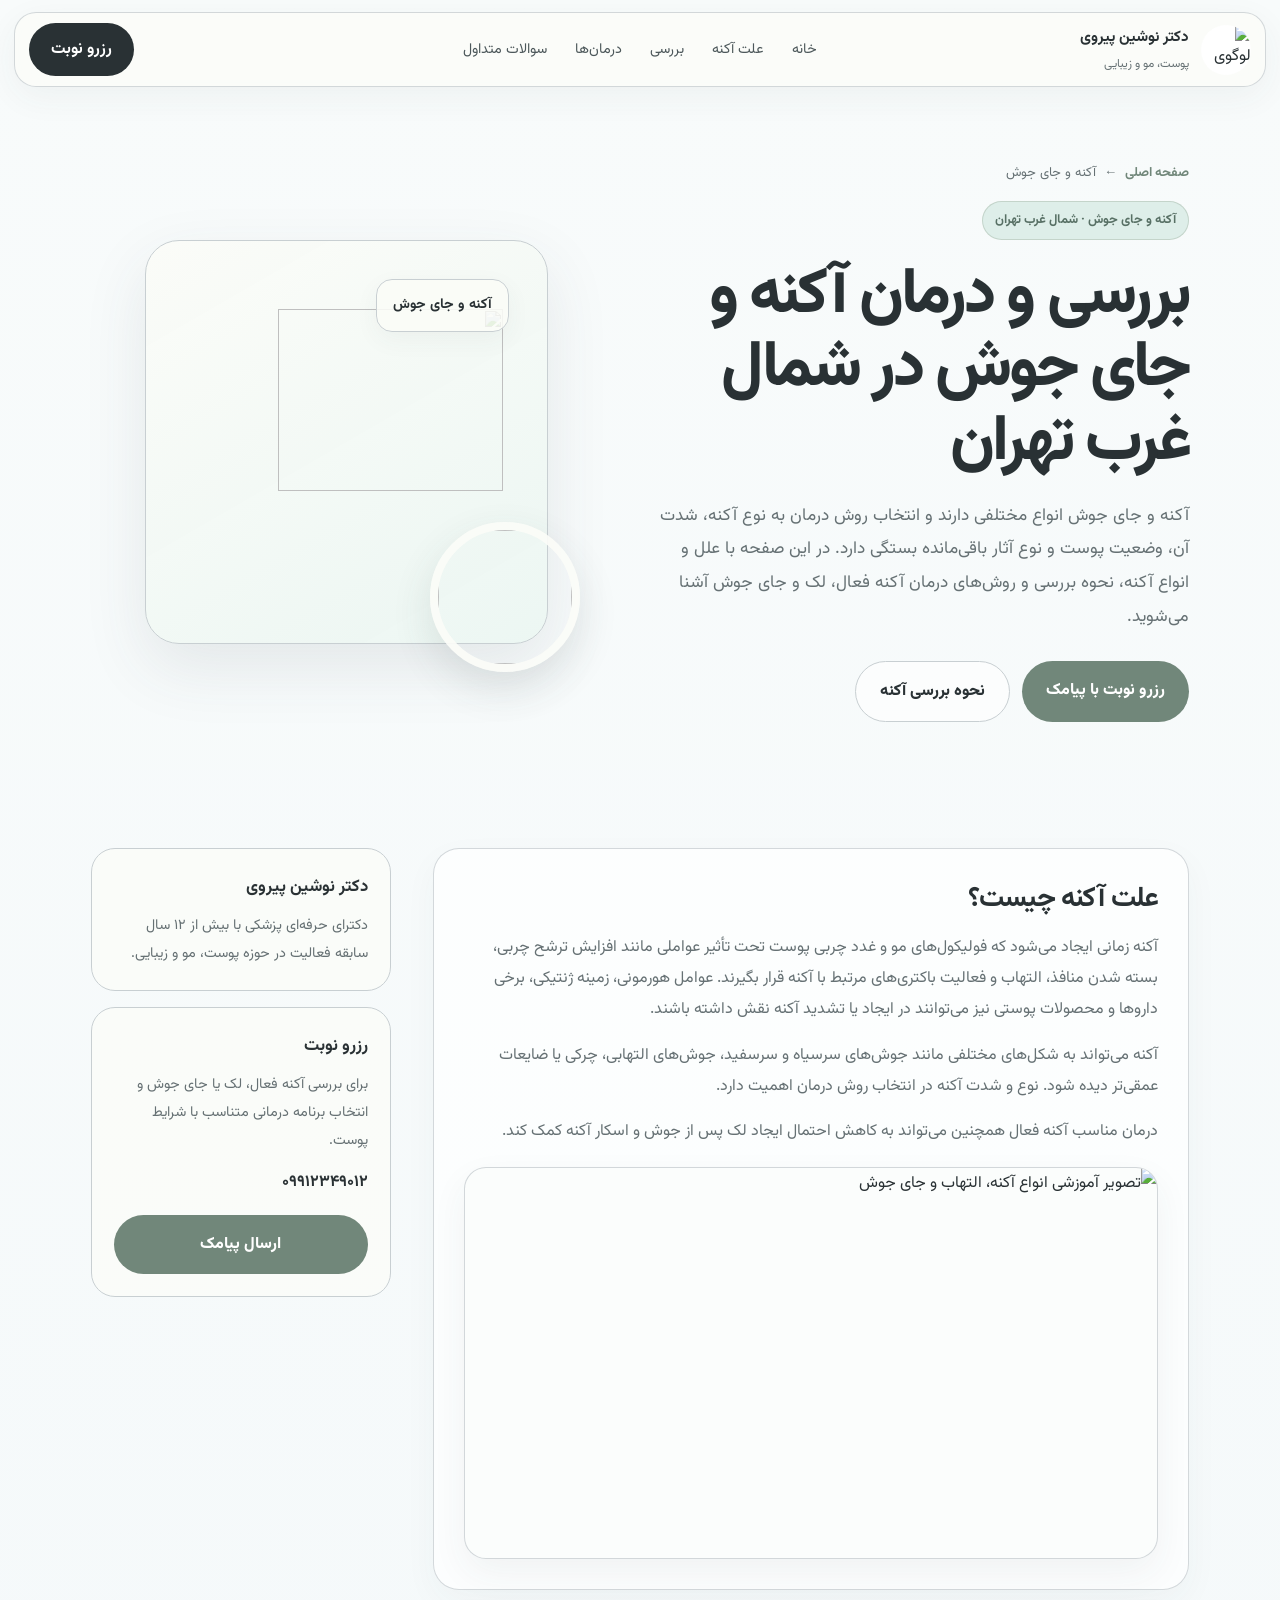
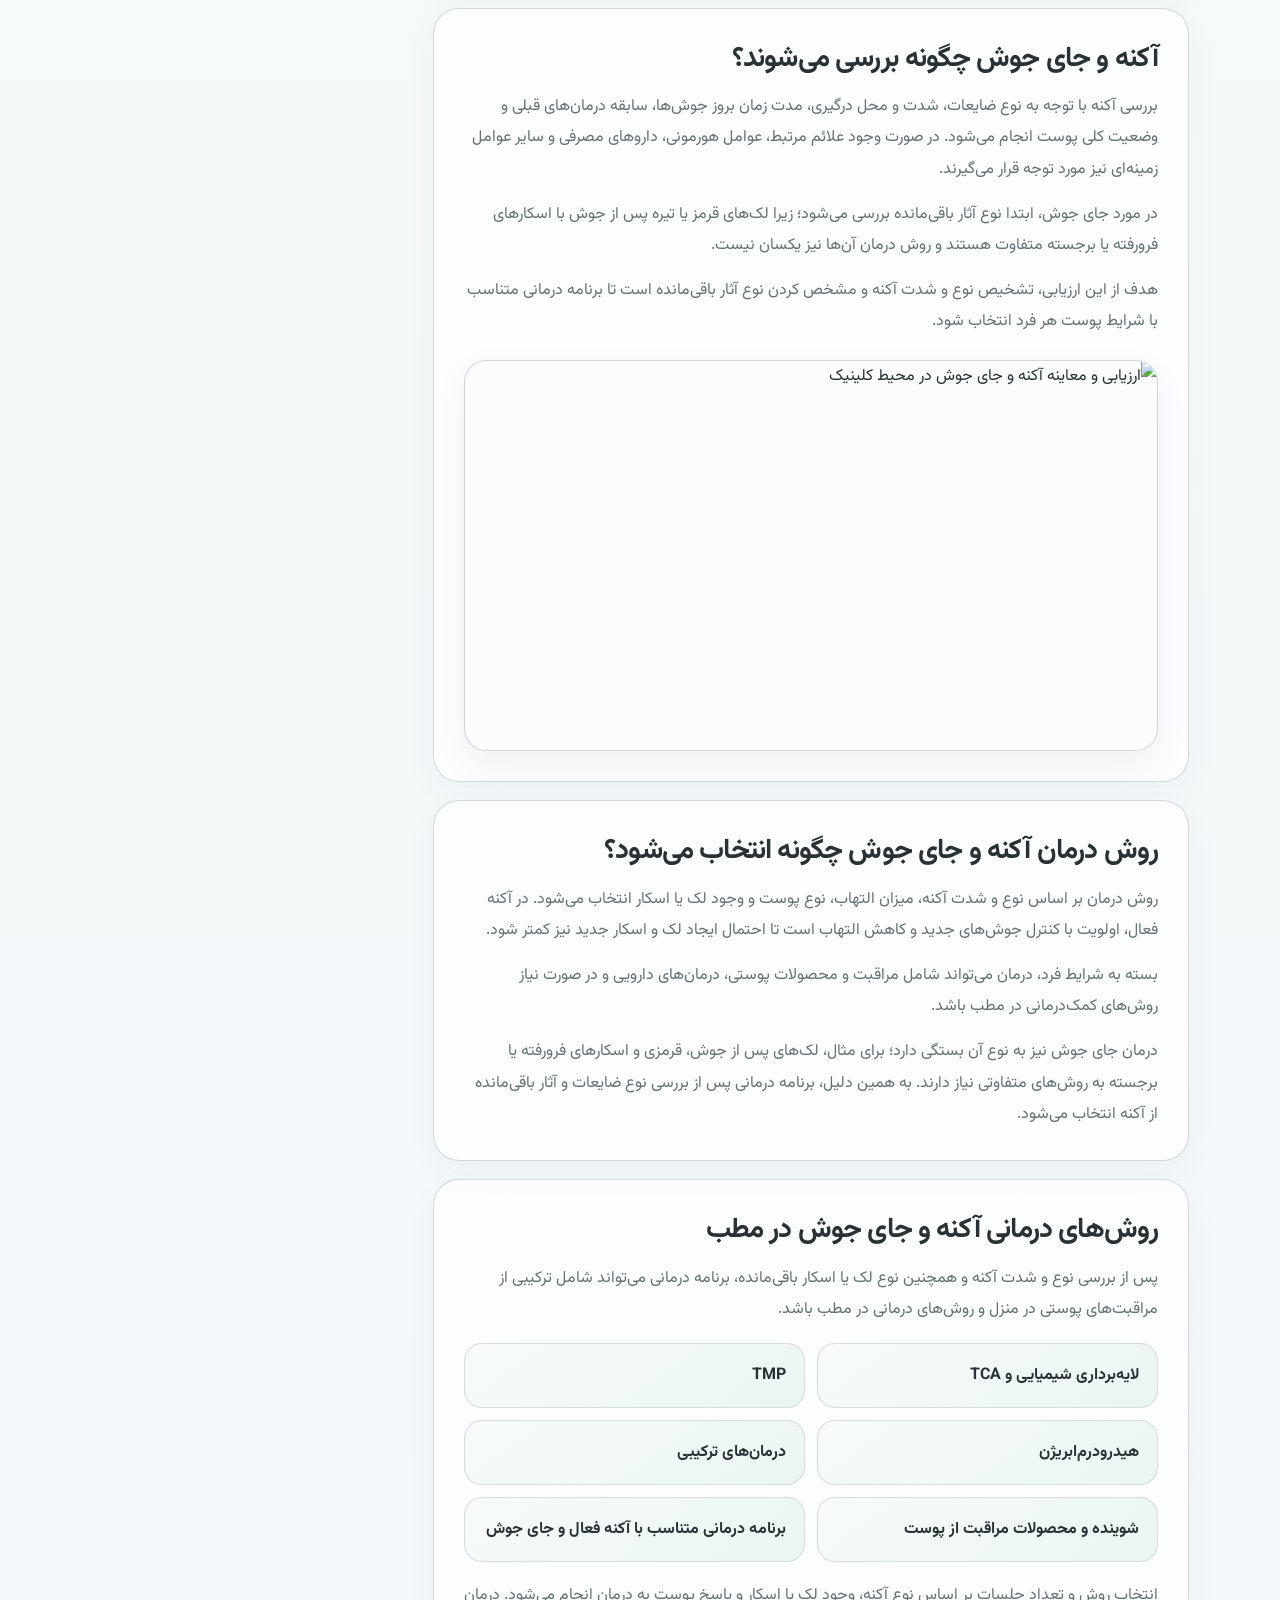
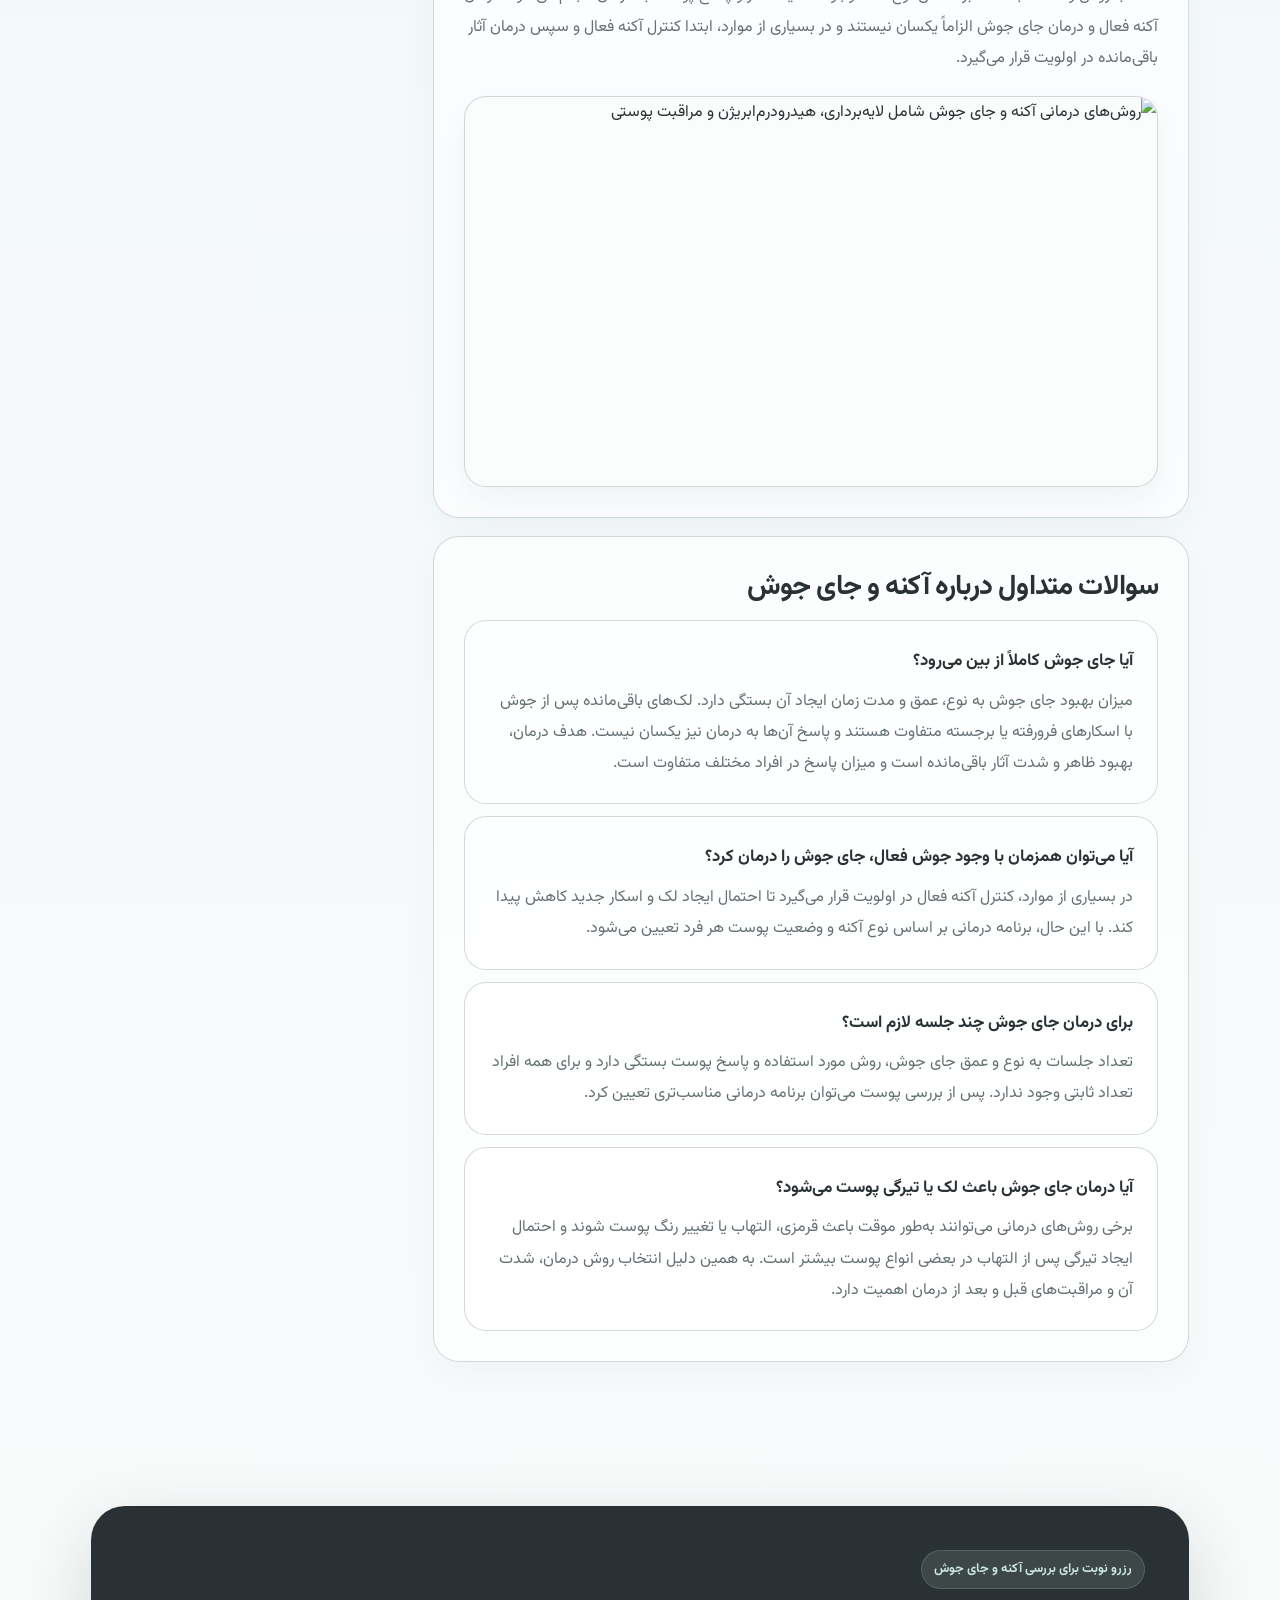
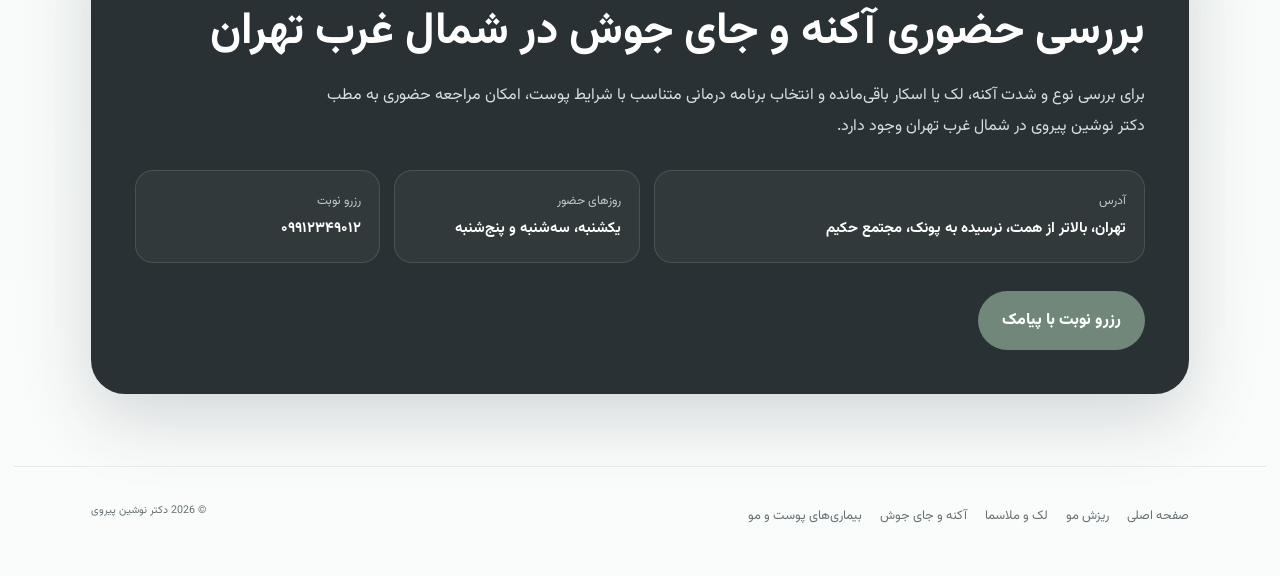
==== acne.html @ 6a082293 "Publish clinic website" ====
<!DOCTYPE html>

<html dir="rtl" lang="fa">
<head>
<meta charset="utf-8"/>
<meta content="width=device-width,initial-scale=1" name="viewport"/>
<title>بررسی و درمان آکنه و جای جوش در شمال غرب تهران | دکتر نوشین پیروی</title>
<meta content="بررسی و درمان آکنه فعال، لک پس از جوش و انواع جای جوش در مطب دکتر نوشین پیروی در شمال غرب تهران." name="description"/>
<link href="https://fonts.googleapis.com" rel="preconnect"/>
<link crossorigin="" href="https://fonts.gstatic.com" rel="preconnect"/>
<link href="https://fonts.googleapis.com/css2?family=Vazirmatn:wght@300;400;500;600;700;800&amp;display=swap" rel="stylesheet"/>
<style>
:root {
 --bg:#F3F8FA;--ivory:#FBFBF6;--sage:#A7B9AA;--mint:#CBE6DD;--char:#293134;
 --silver:#C8CFD2;--muted:#667174;--deep:#71877A;--white:#fff;--blush:#EAD9D3;
}
*{box-sizing:border-box}
html{scroll-behavior:smooth}
body{
 margin:0;
 background:linear-gradient(180deg,#F8FBFB 0%,var(--bg) 56%,#FAFCFB 100%);
 color:var(--char);
 font-family:"Vazirmatn",Tahoma,Arial,sans-serif;
 line-height:1.95
}
a{text-decoration:none;color:inherit}
.wrap{width:min(1380px,calc(100% - 28px));margin:auto}

header{
 position:sticky;top:12px;z-index:20;margin-top:12px;padding:10px 14px;
 border:1px solid rgba(200,207,210,.8);border-radius:22px;
 background:rgba(251,252,249,.88);backdrop-filter:blur(16px);
 display:grid;grid-template-columns:1fr auto 1fr;align-items:center
}
.brand{display:flex;align-items:center;gap:12px;justify-self:start}
.brand img{width:50px;height:50px;object-fit:contain;border-radius:50%;background:#fff}
.brand strong{display:block;font-size:.95rem}
.brand span{display:block;color:var(--muted);font-size:.74rem}
nav{display:flex;gap:28px;font-size:.9rem;color:#4d585b}
nav a:hover{color:var(--deep)}
.cta{justify-self:end;background:var(--char);color:#fff;padding:11px 22px;border-radius:999px;font-weight:700}

.hero{
 padding:74px 6vw 54px;display:grid;grid-template-columns:1.05fr .95fr;
 gap:68px;align-items:center;min-height:610px
}
.kicker{
 display:inline-block;padding:6px 12px;border-radius:999px;
 background:rgba(203,230,221,.58);border:1px solid rgba(167,185,170,.5);
 color:#587065;font-size:.8rem;font-weight:700
}
h1{font-size:clamp(2.8rem,5vw,5.2rem);line-height:1.15;letter-spacing:-.045em;margin:20px 0 18px;font-weight:800}
.lead{font-size:1.08rem;color:var(--muted);max-width:760px;margin:0}
.hero-actions{display:flex;gap:12px;flex-wrap:wrap;margin-top:28px}
.btn{padding:14px 24px;border-radius:999px;font-weight:800;display:inline-block}
.primary{background:var(--deep);color:#fff}
.secondary{background:rgba(255,255,255,.62);border:1px solid var(--silver)}

.hero-art{position:relative;min-height:460px}
.art-card{
 position:absolute;inset:28px 32px 28px 54px;border-radius:34px;border:1px solid var(--silver);
 background:
 radial-gradient(circle at 28% 30%,rgba(234,217,211,.86),transparent 26%),
 radial-gradient(circle at 76% 70%,rgba(203,230,221,.88),transparent 30%),
 linear-gradient(150deg,rgba(251,252,248,.95),rgba(232,243,239,.94));
 box-shadow:0 24px 64px rgba(55,72,74,.1);overflow:hidden
}
.face-outline{position:absolute;inset:60px 64px 64px 82px;color:rgba(113,135,122,.68)}
.acne-dots{position:absolute;left:25%;top:34%;width:120px;height:100px}
.acne-dots i{position:absolute;border-radius:50%;background:#c87968}
.acne-dots i:nth-child(1){width:14px;height:14px;left:12px;top:18px}
.acne-dots i:nth-child(2){width:9px;height:9px;left:34px;top:5px}
.acne-dots i:nth-child(3){width:16px;height:16px;left:55px;top:29px}
.acne-dots i:nth-child(4){width:10px;height:10px;left:82px;top:16px}
.acne-dots i:nth-child(5){width:13px;height:13px;left:95px;top:48px}
.acne-dots i:nth-child(6){width:8px;height:8px;left:28px;top:62px}
.acne-dots i:nth-child(7){width:11px;height:11px;left:68px;top:72px}
.hero-photo{position:absolute;right:0;bottom:0;width:150px;height:150px;border-radius:50%;overflow:hidden;border:8px solid rgba(251,252,248,.92);box-shadow:0 16px 40px rgba(58,75,77,.12)}
.hero-photo img{width:100%;height:100%;object-fit:cover;object-position:center 15%}
.art-label{position:absolute;right:38px;top:38px;background:rgba(251,252,248,.88);border:1px solid var(--silver);padding:12px 16px;border-radius:16px;font-weight:700;font-size:.88rem;z-index:2}
.hero-illustration{position:absolute;inset:68px 44px 42px 44px;width:calc(100% - 88px);height:calc(100% - 110px);object-fit:contain;object-position:center;z-index:1;pointer-events:none}

main section{padding:72px 6vw}
.content-grid{display:grid;grid-template-columns:minmax(0,1fr) 300px;gap:42px;align-items:start}
.article{display:flex;flex-direction:column;gap:18px}
.block{
 padding:30px;border:1px solid rgba(200,207,210,.8);border-radius:26px;
 background:rgba(255,255,255,.7);box-shadow:0 12px 34px rgba(59,74,76,.04)
}
.block h2{font-size:1.75rem;line-height:1.45;margin:0 0 12px;letter-spacing:-.03em}
.block p{margin:0;color:var(--muted)}
.block p+p{margin-top:14px}

.visual-placeholder{
 margin-top:20px;min-height:220px;border-radius:22px;border:1px dashed rgba(113,135,122,.45);
 background:linear-gradient(145deg,rgba(203,230,221,.35),rgba(234,217,211,.22));
 display:grid;place-items:center;text-align:center;padding:24px;color:#6a7b70
}
.visual-placeholder strong{display:block;font-size:1rem}
.visual-placeholder span{display:block;margin-top:4px;font-size:.82rem;color:var(--muted)}

.treatment-list{display:grid;grid-template-columns:repeat(2,1fr);gap:12px;margin-top:18px}
.treatment-item{
 padding:16px 18px;border-radius:18px;background:linear-gradient(145deg,#F8FBFA,#EAF5F1);
 border:1px solid rgba(200,207,210,.65);font-weight:700
}

.sidebar{position:sticky;top:105px;display:flex;flex-direction:column;gap:16px}
.side-card{padding:22px;border-radius:24px;border:1px solid var(--silver);background:rgba(251,252,248,.86)}
.side-card h3{margin:0 0 8px;font-size:1.05rem}
.side-card p{margin:0;color:var(--muted);font-size:.9rem}
.side-card strong{display:block;margin-top:12px}
.side-card .btn{display:block;text-align:center;margin-top:16px}

.faq{display:flex;flex-direction:column;gap:12px}
.faq-item{padding:24px;border-radius:22px;border:1px solid rgba(200,207,210,.78);background:rgba(255,255,255,.72)}
.faq-item h3{margin:0 0 8px;font-size:1.05rem}
.faq-item p{margin:0;color:var(--muted)}

.contact{background:var(--char);color:#fff;border-radius:34px;padding:44px;box-shadow:0 24px 70px rgba(40,48,51,.18)}
.contact .kicker{background:rgba(203,230,221,.12);border-color:rgba(203,230,221,.16);color:var(--mint)}
.contact h2{font-size:clamp(2rem,3.5vw,3rem);line-height:1.4;margin:12px 0}
.contact p{color:#d8dfe1;max-width:820px}
.contact-grid{display:grid;grid-template-columns:2fr 1fr 1fr;gap:14px;margin:28px 0}
.contact-grid div{padding:18px;border-radius:18px;border:1px solid rgba(255,255,255,.12);background:rgba(255,255,255,.04)}
.contact-grid span{display:block;color:#c0c9ca;font-size:.77rem}
.contact-grid strong{font-size:.92rem}

footer{display:flex;justify-content:space-between;gap:20px;padding:34px 6vw 44px;border-top:1px solid #e5e9ea;color:var(--muted);font-size:.8rem}


.section-image{
  width:100%;
  margin-top:20px;
  border-radius:22px;
  overflow:hidden;
  border:1px solid rgba(200,207,210,.8);
  background:#fff;
  box-shadow:0 14px 36px rgba(59,74,76,.06);
}
.section-image img{
  width:100%;
  height:auto;
  display:block;
}
.assessment-visual{
  margin-top:22px;
}
.treatment-visual{
  margin-top:22px;
}

@media(max-width:1050px){
 header{grid-template-columns:1fr auto}nav{display:none}
 .hero{grid-template-columns:1fr;gap:34px}
 .content-grid{grid-template-columns:1fr}
 .sidebar{position:static;display:grid;grid-template-columns:repeat(2,1fr)}
}
@media(max-width:720px){
 .wrap{width:calc(100% - 16px)}header{top:7px;border-radius:18px}.brand span{display:none}
 .cta{padding:10px 14px;font-size:.8rem}
 .hero{padding:48px 18px 36px;min-height:auto}
 h1{font-size:clamp(2.6rem,12vw,4rem)}
 .hero-art{min-height:360px}
 .art-card{inset:20px 0 20px 24px}
 .hero-photo{width:120px;height:120px}
.hero-illustration{inset:72px 26px 30px 26px;width:calc(100% - 52px);height:calc(100% - 102px)}
 main section{padding:54px 18px}
 .block{padding:22px}
 .treatment-list{grid-template-columns:1fr}
 .sidebar{grid-template-columns:1fr}
 .contact{padding:28px 22px}
 .contact-grid{grid-template-columns:1fr}
 footer{flex-direction:column;padding:28px 18px 38px}
}

/* Final-site assembly */
.site-footer-links{
  display:flex;
  flex-wrap:wrap;
  gap:10px 18px;
  align-items:center;
}
.site-footer-links a{
  color:inherit;
  text-decoration:none;
}
.site-footer-links a:hover{color:var(--deep)}
.breadcrumb{
  display:flex;
  align-items:center;
  gap:8px;
  margin-bottom:14px;
  color:var(--muted);
  font-size:.82rem;
}
.breadcrumb a{color:var(--deep);font-weight:700}
@media(max-width:720px){
  .site-footer-links{gap:8px 14px}
}
</style>
<meta content="index, follow" name="robots"/><meta content="#F3F8FA" name="theme-color"/><link href="assets/logo.png" rel="icon" type="image/png"/><script type="application/ld+json">{"@context": "https://schema.org", "@type": "MedicalClinic", "name": "مطب دکتر نوشین پیروی", "telephone": "+989912349012", "description": "خدمات پوست، مو و زیبایی در شمال غرب تهران", "address": {"@type": "PostalAddress", "addressLocality": "تهران", "streetAddress": "بالاتر از همت، نرسیده به پونک، مجتمع حکیم", "addressCountry": "IR"}, "areaServed": "شمال غرب تهران", "employee": {"@type": "Person", "name": "دکتر نوشین پیروی", "jobTitle": "پزشک"}, "openingHoursSpecification": [{"@type": "OpeningHoursSpecification", "dayOfWeek": "Sunday"}, {"@type": "OpeningHoursSpecification", "dayOfWeek": "Tuesday"}, {"@type": "OpeningHoursSpecification", "dayOfWeek": "Thursday"}]}</script><link href="polish.css" rel="stylesheet"/></head>
<body><a class="skip-link" href="#main-content">رفتن به محتوای اصلی</a>
<div class="wrap">
<header>
<a class="brand" href="index.html">
<img alt="لوگوی دکتر نوشین پیروی" decoding="async" height="1080" loading="eager" src="assets/logo.png" width="1080"/>
<div><strong>دکتر نوشین پیروی</strong><span>پوست، مو و زیبایی</span></div>
</a>
<nav aria-label="ناوبری اصلی"><a href="index.html">خانه</a>
<a href="#causes">علت آکنه</a>
<a href="#assessment">بررسی</a>
<a href="#treatments">درمان‌ها</a>
<a href="#faq">سوالات متداول</a>
</nav>
<details class="mobile-menu"><summary>منو</summary><div class="mobile-menu-panel"><a href="index.html">خانه</a><a href="hair-loss.html">ریزش مو</a><a href="pigmentation.html">لک و ملاسما</a><a aria-current="page" href="acne.html">آکنه و جای جوش</a><a href="skin-diseases.html">بیماری‌های پوست و مو</a><a href="index.html#contact">تماس و نوبت</a></div></details><a class="cta" href="sms:09912349012">رزرو نوبت</a>
</header>
<main id="main-content">
<section class="hero">
<div><div class="breadcrumb"><a href="index.html">صفحه اصلی</a><span>←</span><span>آکنه و جای جوش</span></div>
<div class="kicker">آکنه و جای جوش · شمال غرب تهران</div>
<h1>بررسی و درمان آکنه و جای جوش در شمال غرب تهران</h1>
<p class="lead">
      آکنه و جای جوش انواع مختلفی دارند و انتخاب روش درمان به نوع آکنه، شدت آن،
      وضعیت پوست و نوع آثار باقی‌مانده بستگی دارد. در این صفحه با علل و انواع آکنه،
      نحوه بررسی و روش‌های درمان آکنه فعال، لک و جای جوش آشنا می‌شوید.
    </p>
<div class="hero-actions">
<a class="btn primary" href="sms:09912349012">رزرو نوبت با پیامک</a>
<a class="btn secondary" href="#assessment">نحوه بررسی آکنه</a>
</div>
</div>
<div aria-hidden="true" class="hero-art">
<div class="art-card">
<div class="art-label">آکنه و جای جوش</div>
<img alt="" class="hero-illustration" decoding="async" fetchpriority="high" height="1086" loading="eager" src="assets/service-hero-acne.webp" width="1448"/>
</div>
<div class="hero-photo"><img alt="" decoding="async" fetchpriority="high" height="1128" loading="eager" src="assets/doctor-portrait.webp" width="1072"/></div>
</div>
</section>
<section>
<div class="content-grid">
<article class="article">
<div class="block" id="causes">
<h2>علت آکنه چیست؟</h2>
<p>
          آکنه زمانی ایجاد می‌شود که فولیکول‌های مو و غدد چربی پوست تحت تأثیر عواملی مانند
          افزایش ترشح چربی، بسته شدن منافذ، التهاب و فعالیت باکتری‌های مرتبط با آکنه قرار بگیرند.
          عوامل هورمونی، زمینه ژنتیکی، برخی داروها و محصولات پوستی نیز می‌توانند در ایجاد یا تشدید آکنه نقش داشته باشند.
        </p>
<p>
          آکنه می‌تواند به شکل‌های مختلفی مانند جوش‌های سرسیاه و سرسفید، جوش‌های التهابی،
          چرکی یا ضایعات عمقی‌تر دیده شود. نوع و شدت آکنه در انتخاب روش درمان اهمیت دارد.
        </p>
<p>
          درمان مناسب آکنه فعال همچنین می‌تواند به کاهش احتمال ایجاد لک پس از جوش و اسکار آکنه کمک کند.
        </p>
<div class="section-image">
<img alt="تصویر آموزشی انواع آکنه، التهاب و جای جوش" decoding="async" height="900" loading="lazy" src="assets/acne-education.webp" width="1600"/>
</div>
</div>
<div class="block" id="assessment">
<h2>آکنه و جای جوش چگونه بررسی می‌شوند؟</h2>
<p>
          بررسی آکنه با توجه به نوع ضایعات، شدت و محل درگیری، مدت زمان بروز جوش‌ها،
          سابقه درمان‌های قبلی و وضعیت کلی پوست انجام می‌شود. در صورت وجود علائم مرتبط،
          عوامل هورمونی، داروهای مصرفی و سایر عوامل زمینه‌ای نیز مورد توجه قرار می‌گیرند.
        </p>
<p>
          در مورد جای جوش، ابتدا نوع آثار باقی‌مانده بررسی می‌شود؛ زیرا لک‌های قرمز یا تیره پس از جوش
          با اسکارهای فرورفته یا برجسته متفاوت هستند و روش درمان آن‌ها نیز یکسان نیست.
        </p>
<p>
          هدف از این ارزیابی، تشخیص نوع و شدت آکنه و مشخص کردن نوع آثار باقی‌مانده است
          تا برنامه درمانی متناسب با شرایط پوست هر فرد انتخاب شود.
        </p>
<div class="section-image assessment-visual">
<img alt="ارزیابی و معاینه آکنه و جای جوش در محیط کلینیک" decoding="async" height="900" loading="lazy" src="assets/acne-assessment.webp" width="1600"/>
</div>
</div>
<div class="block">
<h2>روش درمان آکنه و جای جوش چگونه انتخاب می‌شود؟</h2>
<p>
          روش درمان بر اساس نوع و شدت آکنه، میزان التهاب، نوع پوست و وجود لک یا اسکار انتخاب می‌شود.
          در آکنه فعال، اولویت با کنترل جوش‌های جدید و کاهش التهاب است تا احتمال ایجاد لک و اسکار جدید نیز کمتر شود.
        </p>
<p>
          بسته به شرایط فرد، درمان می‌تواند شامل مراقبت و محصولات پوستی، درمان‌های دارویی
          و در صورت نیاز روش‌های کمک‌درمانی در مطب باشد.
        </p>
<p>
          درمان جای جوش نیز به نوع آن بستگی دارد؛ برای مثال، لک‌های پس از جوش، قرمزی
          و اسکارهای فرورفته یا برجسته به روش‌های متفاوتی نیاز دارند.
          به همین دلیل، برنامه درمانی پس از بررسی نوع ضایعات و آثار باقی‌مانده از آکنه انتخاب می‌شود.
        </p>
</div>
<div class="block" id="treatments">
<h2>روش‌های درمانی آکنه و جای جوش در مطب</h2>
<p>
          پس از بررسی نوع و شدت آکنه و همچنین نوع لک یا اسکار باقی‌مانده،
          برنامه درمانی می‌تواند شامل ترکیبی از مراقبت‌های پوستی در منزل و روش‌های درمانی در مطب باشد.
        </p>
<div class="treatment-list">
<div class="treatment-item">لایه‌برداری شیمیایی و TCA</div>
<div class="treatment-item">TMP</div>
<div class="treatment-item">هیدرودرم‌ابریژن</div>
<div class="treatment-item">درمان‌های ترکیبی</div>
<div class="treatment-item">شوینده و محصولات مراقبت از پوست</div>
<div class="treatment-item">برنامه درمانی متناسب با آکنه فعال و جای جوش</div>
</div>
<p style="margin-top:18px">
          انتخاب روش و تعداد جلسات بر اساس نوع آکنه، وجود لک یا اسکار و پاسخ پوست به درمان انجام می‌شود.
          درمان آکنه فعال و درمان جای جوش الزاماً یکسان نیستند و در بسیاری از موارد،
          ابتدا کنترل آکنه فعال و سپس درمان آثار باقی‌مانده در اولویت قرار می‌گیرد.
        </p>
<div class="section-image treatment-visual">
<img alt="روش‌های درمانی آکنه و جای جوش شامل لایه‌برداری، هیدرودرم‌ابریژن و مراقبت پوستی" decoding="async" height="900" loading="lazy" src="assets/acne-treatments.webp" width="1600"/>
</div>
</div>
<div class="block" id="faq">
<h2>سوالات متداول درباره آکنه و جای جوش</h2>
<div class="faq">
<div class="faq-item">
<h3>آیا جای جوش کاملاً از بین می‌رود؟</h3>
<p>
              میزان بهبود جای جوش به نوع، عمق و مدت زمان ایجاد آن بستگی دارد.
              لک‌های باقی‌مانده پس از جوش با اسکارهای فرورفته یا برجسته متفاوت هستند
              و پاسخ آن‌ها به درمان نیز یکسان نیست. هدف درمان، بهبود ظاهر و شدت آثار باقی‌مانده است
              و میزان پاسخ در افراد مختلف متفاوت است.
            </p>
</div>
<div class="faq-item">
<h3>آیا می‌توان همزمان با وجود جوش فعال، جای جوش را درمان کرد؟</h3>
<p>
              در بسیاری از موارد، کنترل آکنه فعال در اولویت قرار می‌گیرد تا احتمال ایجاد لک و اسکار جدید کاهش پیدا کند.
              با این حال، برنامه درمانی بر اساس نوع آکنه و وضعیت پوست هر فرد تعیین می‌شود.
            </p>
</div>
<div class="faq-item">
<h3>برای درمان جای جوش چند جلسه لازم است؟</h3>
<p>
              تعداد جلسات به نوع و عمق جای جوش، روش مورد استفاده و پاسخ پوست بستگی دارد
              و برای همه افراد تعداد ثابتی وجود ندارد. پس از بررسی پوست می‌توان برنامه درمانی مناسب‌تری تعیین کرد.
            </p>
</div>
<div class="faq-item">
<h3>آیا درمان جای جوش باعث لک یا تیرگی پوست می‌شود؟</h3>
<p>
              برخی روش‌های درمانی می‌توانند به‌طور موقت باعث قرمزی، التهاب یا تغییر رنگ پوست شوند
              و احتمال ایجاد تیرگی پس از التهاب در بعضی انواع پوست بیشتر است.
              به همین دلیل انتخاب روش درمان، شدت آن و مراقبت‌های قبل و بعد از درمان اهمیت دارد.
            </p>
</div>
</div>
</div>
</article>
<aside class="sidebar">
<div class="side-card">
<h3>دکتر نوشین پیروی</h3>
<p>دکترای حرفه‌ای پزشکی با بیش از ۱۲ سال سابقه فعالیت در حوزه پوست، مو و زیبایی.</p>
</div>
<div class="side-card">
<h3>رزرو نوبت</h3>
<p>برای بررسی آکنه فعال، لک یا جای جوش و انتخاب برنامه درمانی متناسب با شرایط پوست.</p>
<strong>۰۹۹۱۲۳۴۹۰۱۲</strong>
<a class="btn primary" href="sms:09912349012">ارسال پیامک</a>
</div>
</aside>
</div>
</section>
<section>
<div class="contact">
<div class="kicker">رزرو نوبت برای بررسی آکنه و جای جوش</div>
<h2>بررسی حضوری آکنه و جای جوش در شمال غرب تهران</h2>
<p>
      برای بررسی نوع و شدت آکنه، لک یا اسکار باقی‌مانده و انتخاب برنامه درمانی متناسب با شرایط پوست،
      امکان مراجعه حضوری به مطب دکتر نوشین پیروی در شمال غرب تهران وجود دارد.
    </p>
<div class="contact-grid">
<div><span>آدرس</span><strong>تهران، بالاتر از همت، نرسیده به پونک، مجتمع حکیم</strong></div>
<div><span>روزهای حضور</span><strong>یکشنبه، سه‌شنبه و پنج‌شنبه</strong></div>
<div><span>رزرو نوبت</span><strong>۰۹۹۱۲۳۴۹۰۱۲</strong></div>
</div>
<a class="btn primary" href="sms:09912349012">رزرو نوبت با پیامک</a>
</div>
</section>
</main>
<footer>
<div class="site-footer-links">
<a href="index.html">صفحه اصلی</a>
<a href="hair-loss.html">ریزش مو</a>
<a href="pigmentation.html">لک و ملاسما</a>
<a aria-current="page" href="acne.html">آکنه و جای جوش</a>
<a href="skin-diseases.html">بیماری‌های پوست و مو</a>
</div>
<small>© 2026 دکتر نوشین پیروی</small>
</footer>
</div>
</body>
</html>
---- polish.css ----
/* Final polish layer */
:focus-visible{outline:3px solid rgba(113,135,122,.45);outline-offset:3px;border-radius:8px}
body{-webkit-font-smoothing:antialiased;text-rendering:optimizeLegibility}
.skip-link{position:fixed;top:8px;right:8px;z-index:1000;transform:translateY(-150%);background:var(--char);color:#fff;padding:10px 16px;border-radius:12px;font-weight:700}
.skip-link:focus{transform:translateY(0)}
header{box-shadow:0 10px 34px rgba(49,64,66,.055)}
.btn,.cta,.card,.service-card{transition:transform .2s ease,box-shadow .2s ease,border-color .2s ease,background .2s ease}
.btn:hover,.cta:hover{transform:translateY(-2px)}
.hero-art .art-card{background:linear-gradient(150deg,rgba(251,252,248,.96),rgba(235,246,242,.95))}
.hero-illustration{filter:saturate(.92) contrast(.99)}
.art-label{direction:rtl;white-space:nowrap;color:var(--char);box-shadow:0 8px 24px rgba(61,77,79,.05)}
.hero-photo{z-index:3}
.section-image img,.treatment-visual-card img,.card-image img,.assessment-image img{transition:transform .35s ease}
.card:hover .card-image img,.service-card:hover .service-card-image img{transform:scale(1.018)}
.section-image{background:#fbfdfc}
.block{scroll-margin-top:110px}
section[id]{scroll-margin-top:110px}
.site-footer-links a{padding-block:3px}
.mobile-menu{display:none;position:relative;justify-self:center}
.mobile-menu summary{list-style:none;cursor:pointer;border:1px solid var(--silver);background:rgba(255,255,255,.75);padding:9px 13px;border-radius:999px;font-weight:700;font-size:.8rem;user-select:none}
.mobile-menu summary::-webkit-details-marker{display:none}
.mobile-menu-panel{position:absolute;top:48px;left:50%;transform:translateX(-50%);min-width:230px;padding:10px;border:1px solid rgba(200,207,210,.9);border-radius:18px;background:rgba(251,252,249,.98);box-shadow:0 18px 46px rgba(49,64,66,.14);display:flex;flex-direction:column;gap:2px}
.mobile-menu-panel a{padding:9px 12px;border-radius:12px;font-size:.86rem}
.mobile-menu-panel a:hover{background:rgba(203,230,221,.35)}
@media(max-width:1050px){
  header{grid-template-columns:1fr auto auto!important;gap:10px!important}
  .mobile-menu{display:block}
}
@media(max-width:720px){
  .mobile-menu summary{padding:9px 11px}
  .hero-photo{width:105px!important;height:105px!important;border-width:6px!important}
  .art-label{right:22px!important;top:22px!important;padding:9px 12px!important;font-size:.76rem!important}
  .hero-illustration{inset:60px 18px 24px 18px!important;width:calc(100% - 36px)!important;height:calc(100% - 84px)!important}
  .contact,.contact-card{border-radius:26px!important}
}
@media(prefers-reduced-motion:reduce){*{scroll-behavior:auto!important;transition:none!important}}

/* Keep the full circular clinic logo proportional in the homepage About section. */
.logoarea img{
  width:min(260px,64%)!important;
  height:auto!important;
  max-height:260px!important;
  aspect-ratio:1 / 1;
  object-fit:contain;
}
@media(max-width:720px){
  .logoarea img{
    width:min(220px,66%)!important;
    max-height:220px!important;
  }
}
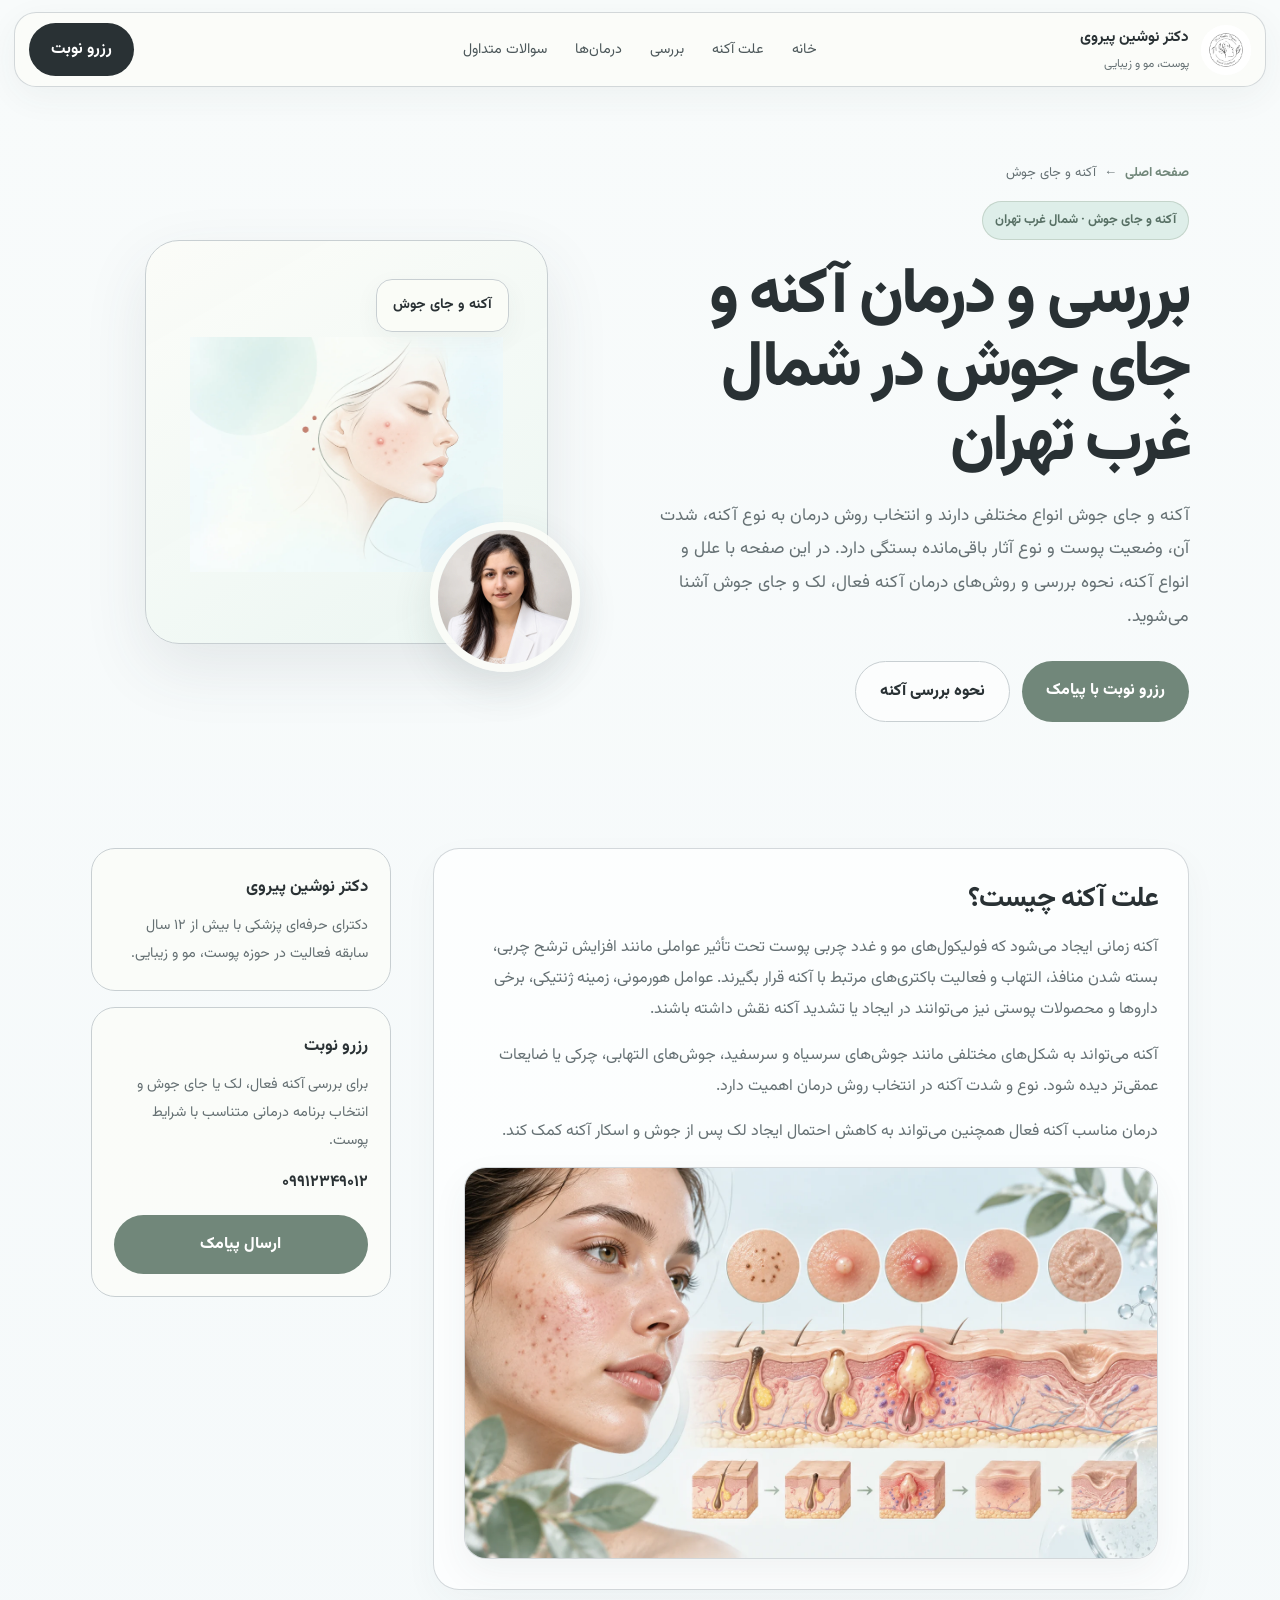
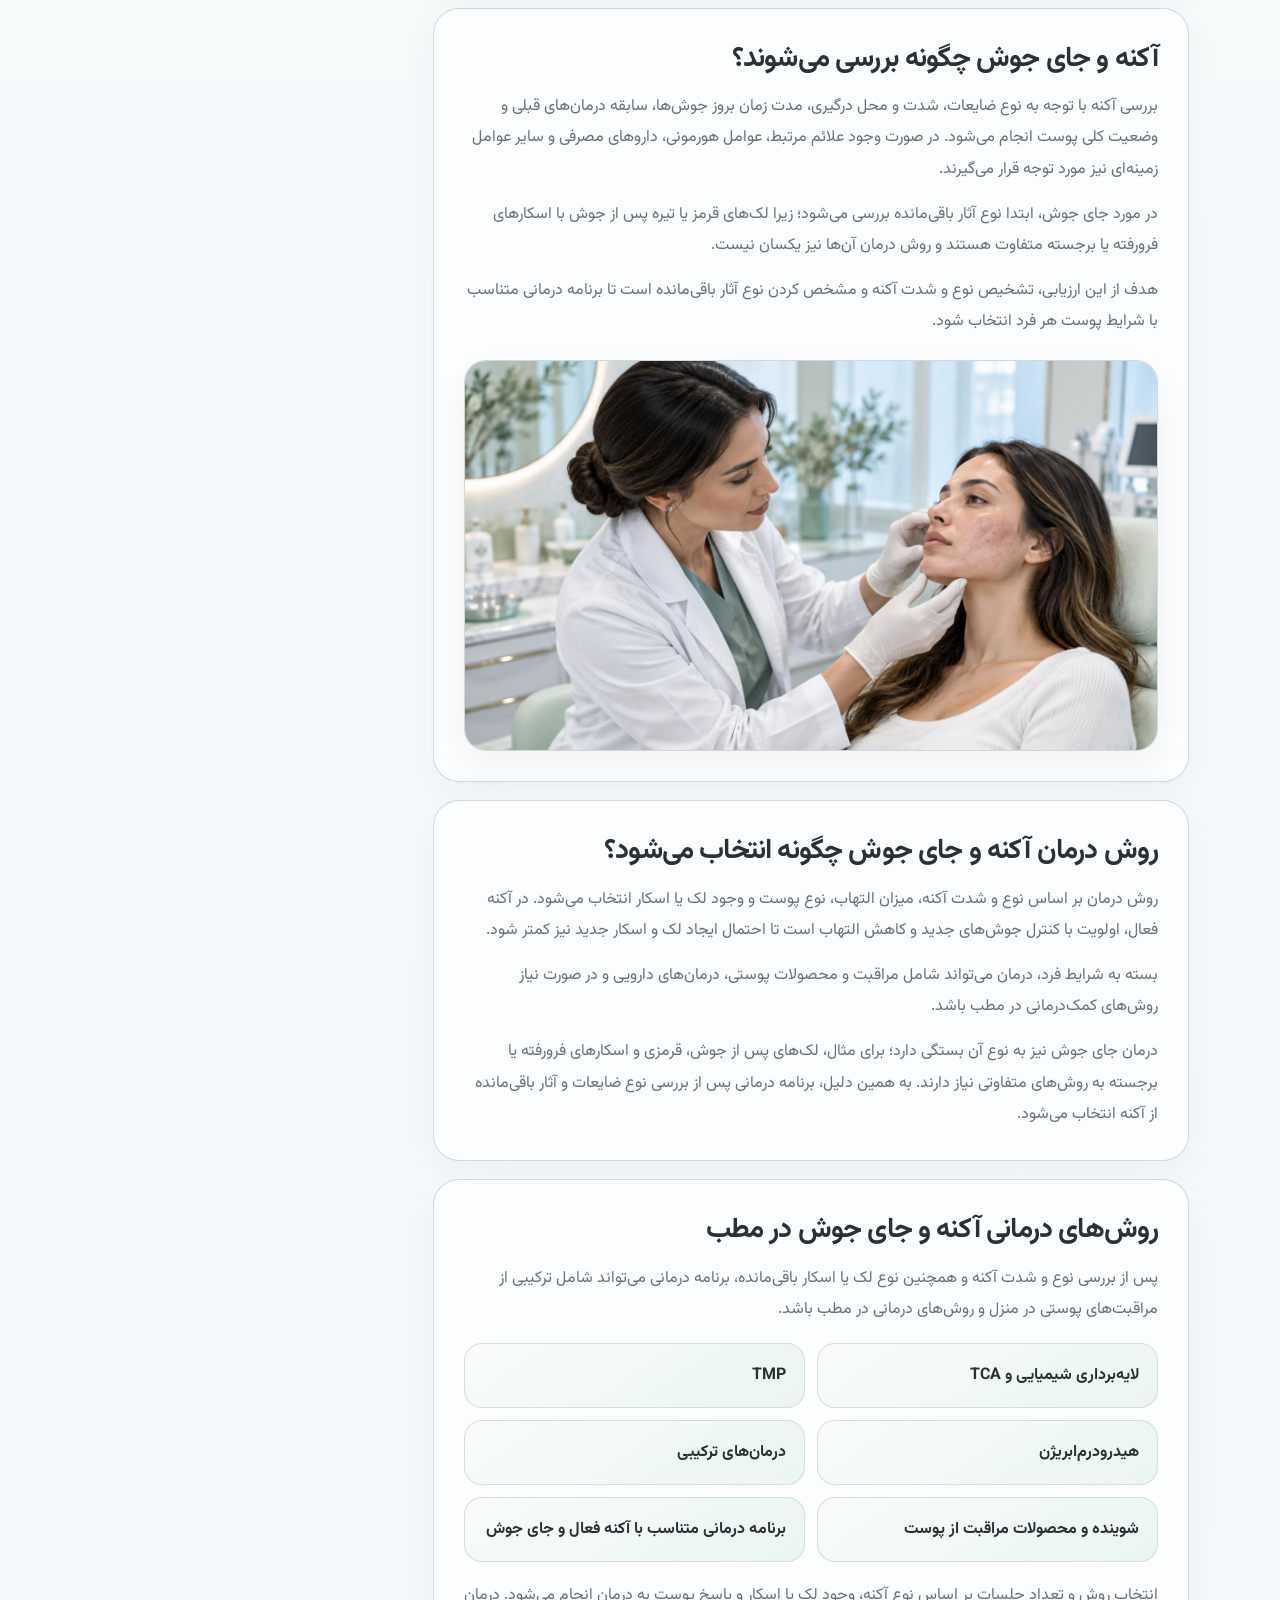
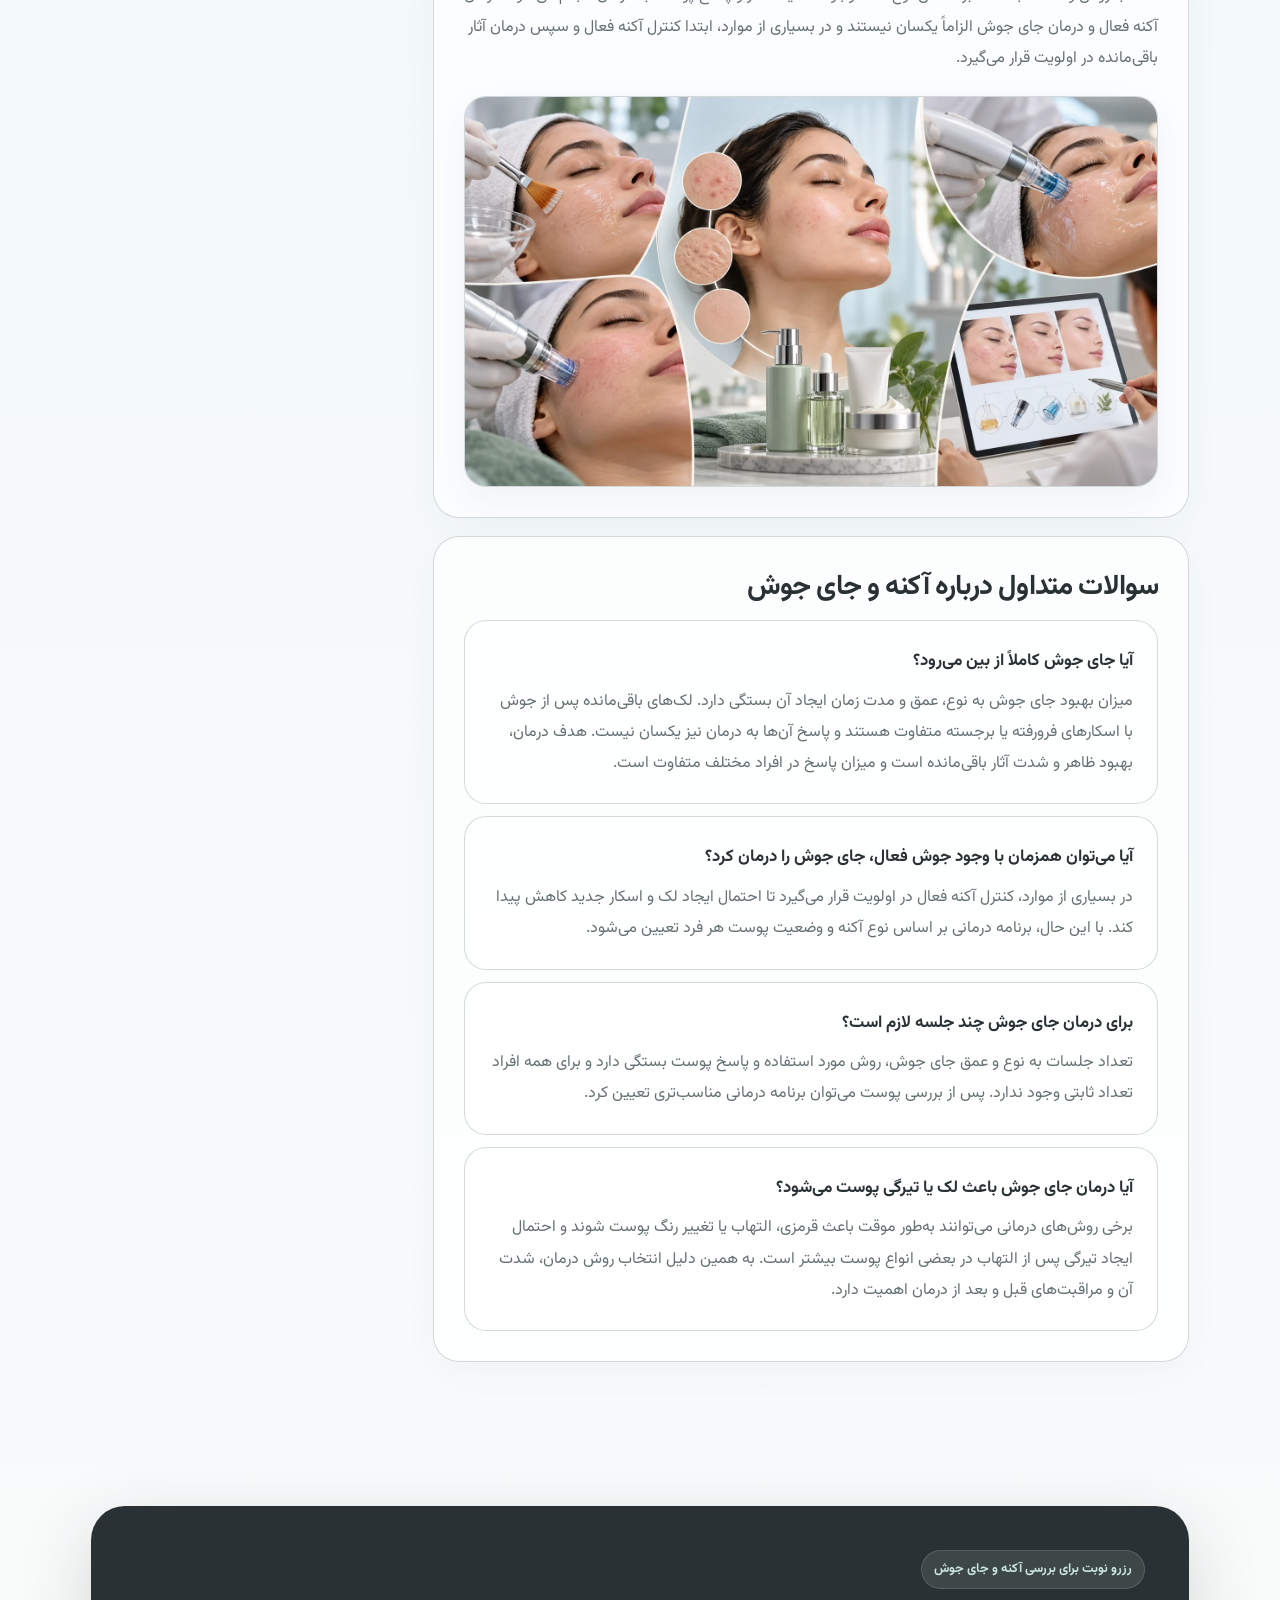
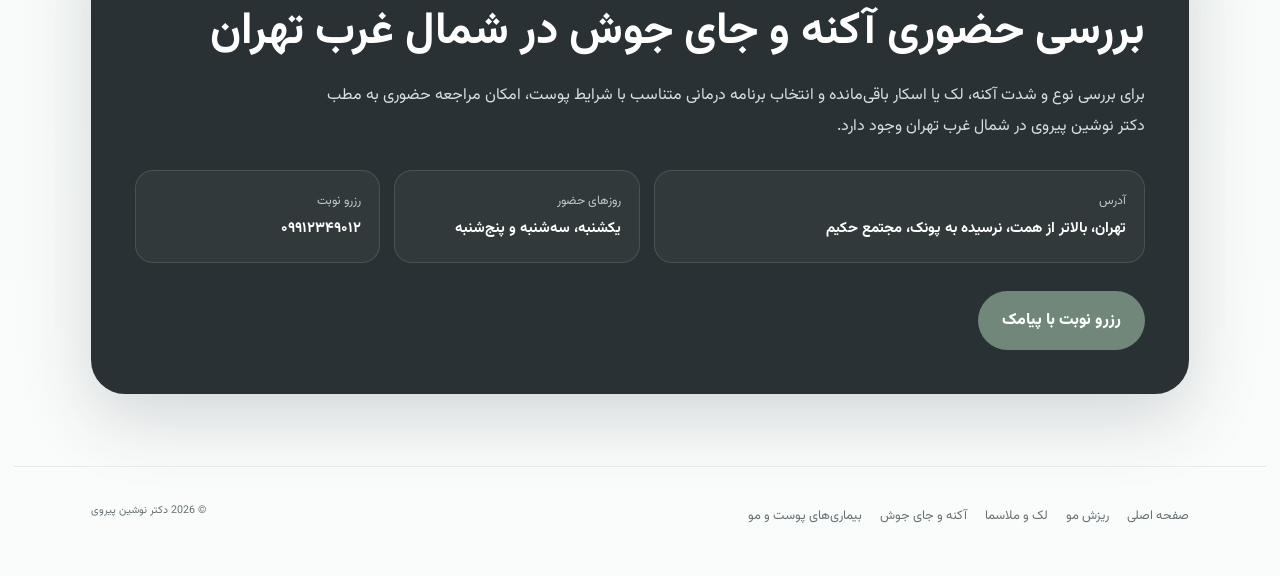
==== commit 14c2bd4a: "Finalize SEO metadata and sitemap" ====
--- a/acne.html
+++ b/acne.html
@@ -199,7 +199,7 @@
   .site-footer-links{gap:8px 14px}
 }
 </style>
-<meta content="index, follow" name="robots"/><meta content="#F3F8FA" name="theme-color"/><link href="assets/logo.png" rel="icon" type="image/png"/><script type="application/ld+json">{"@context": "https://schema.org", "@type": "MedicalClinic", "name": "مطب دکتر نوشین پیروی", "telephone": "+989912349012", "description": "خدمات پوست، مو و زیبایی در شمال غرب تهران", "address": {"@type": "PostalAddress", "addressLocality": "تهران", "streetAddress": "بالاتر از همت، نرسیده به پونک، مجتمع حکیم", "addressCountry": "IR"}, "areaServed": "شمال غرب تهران", "employee": {"@type": "Person", "name": "دکتر نوشین پیروی", "jobTitle": "پزشک"}, "openingHoursSpecification": [{"@type": "OpeningHoursSpecification", "dayOfWeek": "Sunday"}, {"@type": "OpeningHoursSpecification", "dayOfWeek": "Tuesday"}, {"@type": "OpeningHoursSpecification", "dayOfWeek": "Thursday"}]}</script><link href="polish.css" rel="stylesheet"/></head>
+<meta content="index, follow" name="robots"/><meta content="#F3F8FA" name="theme-color"/><link href="assets/logo.png" rel="icon" type="image/png"/><script type="application/ld+json">{"@context": "https://schema.org", "@type": "MedicalClinic", "name": "مطب دکتر نوشین پیروی", "telephone": "+989912349012", "description": "خدمات پوست، مو و زیبایی در شمال غرب تهران", "address": {"@type": "PostalAddress", "addressLocality": "تهران", "streetAddress": "بالاتر از همت، نرسیده به پونک، مجتمع حکیم", "addressCountry": "IR"}, "areaServed": "شمال غرب تهران", "employee": {"@type": "Person", "name": "دکتر نوشین پیروی", "jobTitle": "پزشک"}, "openingHoursSpecification": [{"@type": "OpeningHoursSpecification", "dayOfWeek": "Sunday"}, {"@type": "OpeningHoursSpecification", "dayOfWeek": "Tuesday"}, {"@type": "OpeningHoursSpecification", "dayOfWeek": "Thursday"}], "url": "https://dr-noushin-payravi.github.io/", "image": "https://dr-noushin-payravi.github.io/assets/logo.png", "@id": "https://dr-noushin-payravi.github.io/#clinic"}</script><link href="polish.css" rel="stylesheet"/><link href="https://dr-noushin-payravi.github.io/acne.html" rel="canonical"/><meta content="website" property="og:type"/><meta content="fa_IR" property="og:locale"/><meta content="دکتر نوشین پیروی" property="og:site_name"/><meta content="بررسی و درمان آکنه و جای جوش در شمال غرب تهران | دکتر نوشین پیروی" property="og:title"/><meta content="بررسی و درمان آکنه فعال، لک پس از جوش و انواع جای جوش در مطب دکتر نوشین پیروی در شمال غرب تهران." property="og:description"/><meta content="https://dr-noushin-payravi.github.io/acne.html" property="og:url"/><meta content="https://dr-noushin-payravi.github.io/assets/service-hero-acne.webp" property="og:image"/><meta content="دکتر نوشین پیروی - پوست، مو و زیبایی" property="og:image:alt"/><meta content="summary_large_image" name="twitter:card"/><meta content="بررسی و درمان آکنه و جای جوش در شمال غرب تهران | دکتر نوشین پیروی" name="twitter:title"/><meta content="بررسی و درمان آکنه فعال، لک پس از جوش و انواع جای جوش در مطب دکتر نوشین پیروی در شمال غرب تهران." name="twitter:description"/><meta content="https://dr-noushin-payravi.github.io/assets/service-hero-acne.webp" name="twitter:image"/><script type="application/ld+json">{"@context": "https://schema.org", "@type": "WebPage", "@id": "https://dr-noushin-payravi.github.io/acne.html#webpage", "url": "https://dr-noushin-payravi.github.io/acne.html", "name": "بررسی و درمان آکنه و جای جوش در شمال غرب تهران | دکتر نوشین پیروی", "description": "بررسی و درمان آکنه فعال، لک پس از جوش و انواع جای جوش در مطب دکتر نوشین پیروی در شمال غرب تهران.", "inLanguage": "fa-IR", "isPartOf": {"@type": "WebSite", "@id": "https://dr-noushin-payravi.github.io/#website", "url": "https://dr-noushin-payravi.github.io/", "name": "دکتر نوشین پیروی"}, "about": {"@id": "https://dr-noushin-payravi.github.io/#clinic"}}</script></head>
 <body><a class="skip-link" href="#main-content">رفتن به محتوای اصلی</a>
 <div class="wrap">
 <header>
